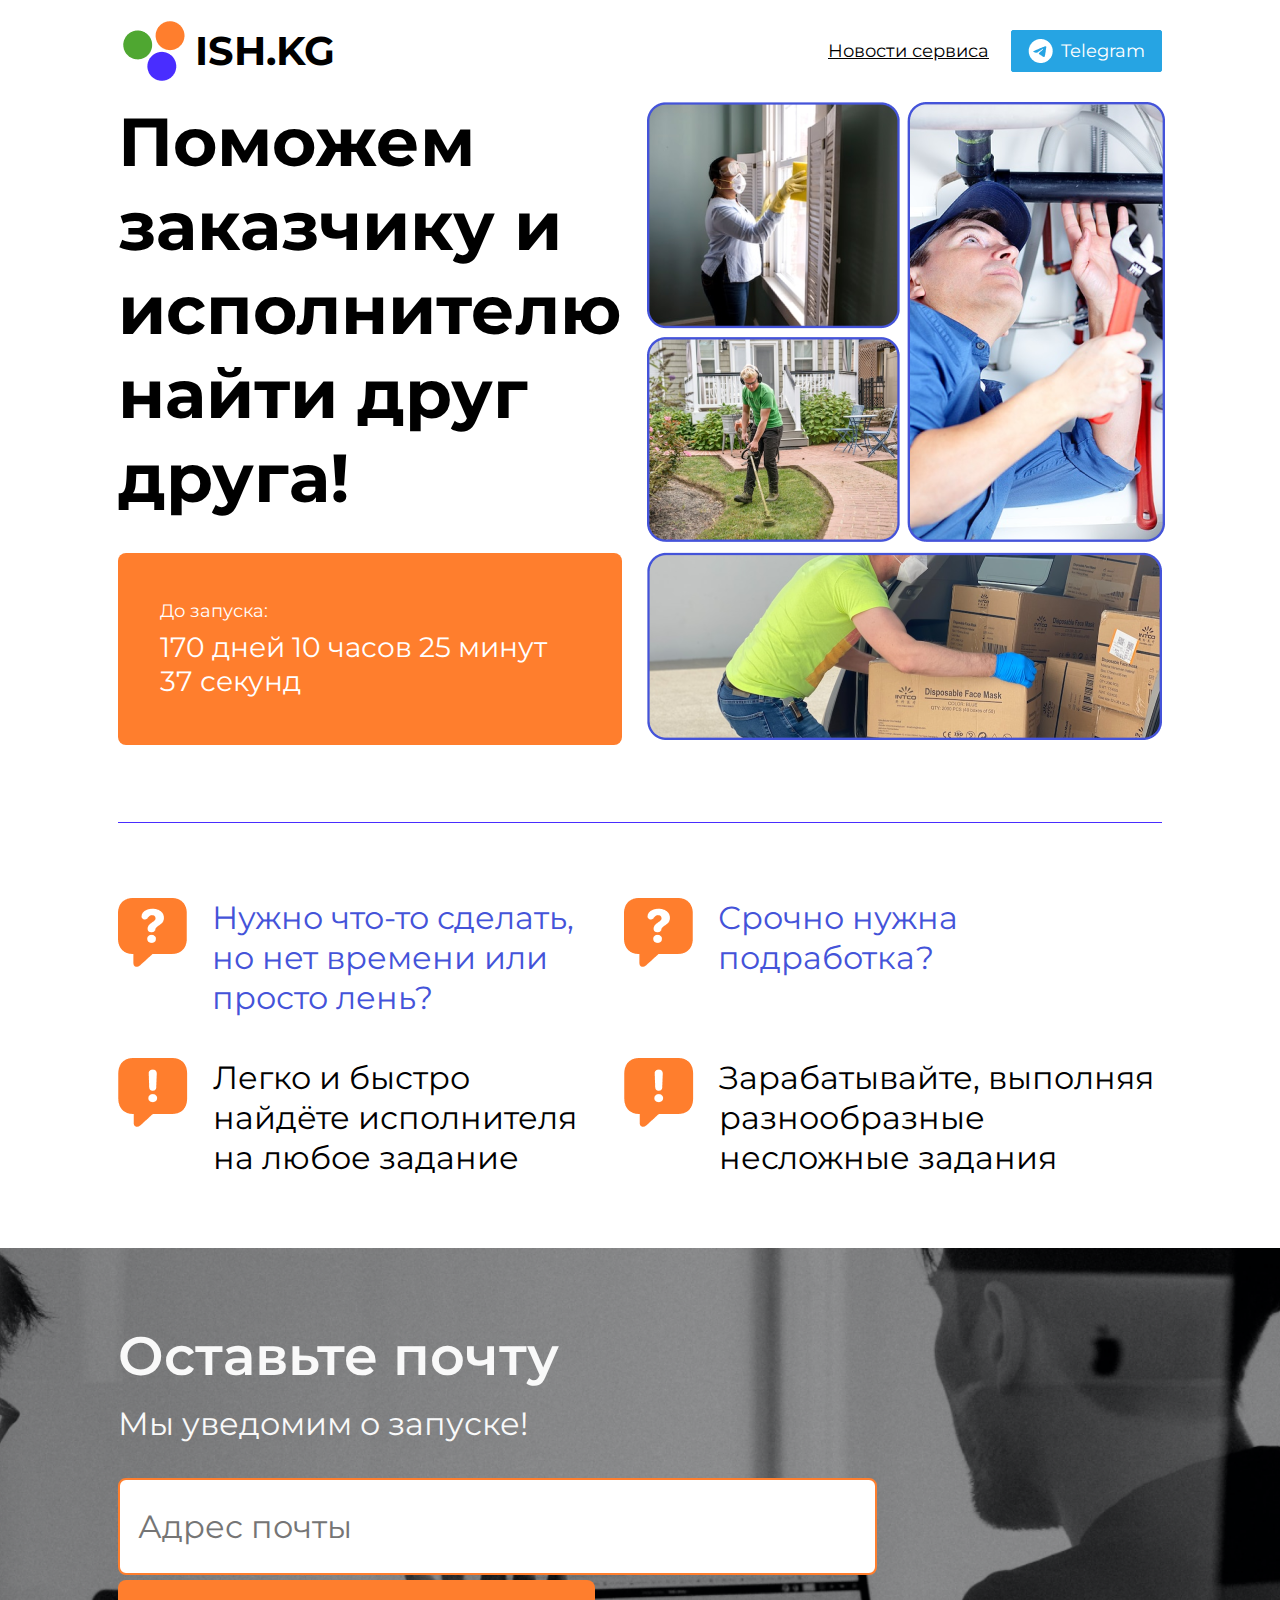
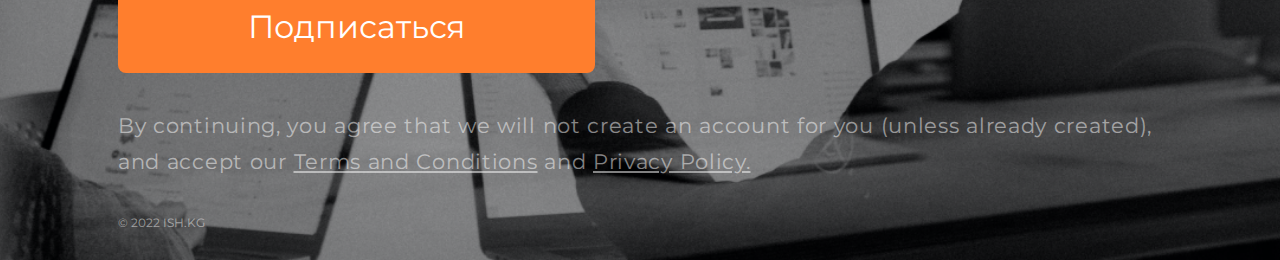
==== landing.html @ 4fe69bb0 "com" ====
<!DOCTYPE html>
<html lang="en">
<head>
    <meta charset="UTF-8">
    <meta http-equiv="X-UA-Compatible" content="IE=edge">
    <meta name="viewport" content="width=device-width, initial-scale=1.0">

    <link rel="stylesheet" href="landing_style.css">
    <link rel="stylesheet" href="landing_adaptive.css">

    <title>Ish KG</title>
</head>
<body>
    
    <div class="container">
        <header>
            <a href="" class="headerLogo">
                <img src="export/icons/Group 1.png" alt="Ish.kg">
                <div>ISH.KG</div>
            </a>
            <div class="headerNav">
                <a href="" class="news">Новости сервиса</a>
                <a href="" class="telegram">
                    <img src="export/icons/Logo 1.png" alt="Telegram">
                    <div>Telegram</div>
                </a>
        </header>


        <section class="main_1">
            <div class="sectionTitle">
                <h1>Поможем<br>заказчику и<br>исполнителю<br>найти друг друга!</h1>
                <div class="time">
                    <div class="beforeStart">До запуска:</div>
                    <div class="date">170 дней 10 часов 25 минут 37 секунд</div>
                </div>
            </div>
            
            <div class="sectionImg">
                <div class="sectionImgBlock">
                    <img src="export/images/Rectangle 10.png" alt="no">
                    <img class="big1" src="export/images/Rectangle 11.png" alt="no">
                    <img src="export/images/Rectangle 12.png" alt="no">
                    <img class="big2" src="export/images/Rectangle 13.png" alt="no">
                </div>
            </div>
        </section>

        <section class="main_2">
            <div class="sectionQuestionAnswer">
                <div class="blockQA">
                    <div class="question">
                        <div>
                            <img class="mobile" src="export/icons/Vector.png" alt="">
                        </div>
                        <p>Нужно что-то сделать, но нет времени или просто лень?</p>
                    </div>
                    <div class="answer">
                        <div>
                            <img class="mobile" src="export/icons/Vector (1).png" alt="">
                        </div>
                        <p>Легко и быстро найдёте исполнителя на любое задание</p>
                    </div>
                </div>

                <div class="blockQA">
                    <div class="question">
                        <div>
                            <img class="mobile" src="export/icons/Vector.png" alt="">
                        </div>
                        <p>Срочно нужна подработка?</p>
                    </div>
                    <div class="answer">
                        <div>
                            <img class="mobile" src="export/icons/Vector (1).png" alt="">
                        </div>
                        <p>Зарабатывайте, выполняя разнообразные несложные задания</p>
                    </div>
                </div>
            </div>

        </section>
    </div>


    <footer>
        <div class="container">
            <h2>Оставьте почту</h2>
            <h5>Мы уведомим о запуске!</h5>
            <div class="mail">
                <input type="text" placeholder="Адрес почты">
                <button>Подписаться</button>
            </div>
            <div class="conditions">By continuing, you agree that we will not create an account for you (unless already created), and accept our <a href="">Terms and Conditions</a> and <a href="">Privacy Policy.</a></div>
            <div class="year">© 2022 ISH.KG</div>
        </div>
    </footer>
</body>
</html>
---- landing_style.css ----
@import url('https://fonts.googleapis.com/css2?family=Montserrat&family=PT+Serif&display=swap');

* {
    font-family: 'Montserrat', sans-serif;
	padding: 0px;
	margin: 0px;
	border: none;
}
a, a:link, a:visited  {
    text-decoration: none;
}
a:hover  {
    text-decoration: none;
}


.container{
    margin: 0 auto;
    padding: 0 118px;
}

header{
    display: flex;
    justify-content: space-between;
    padding: 15px 0;
}
.headerLogo{
    display: flex;
    align-items: center;
    gap: 5px;
    font-weight: 700;
    font-size: 40px;
    line-height: 54px;
    color: #000000;
}
.headerLogo:hover{
    cursor: pointer;
}
.headerNav{
    display: flex;
    align-items: center;
    gap: 22px;
}
.headerNav>.telegram{
    border: 1px solid#26A4E3;
    display: flex;
    align-items: center;
    gap: 8px;
    padding: 8px 16px;
    background: #26A4E3;
    border-radius: 2px;
    font-size: 18px;
    line-height: 22px;
    color: #FFFFFF;
    transition: all 0.5s;
}
.headerNav>.telegram:hover{
    cursor: pointer;
    background: #ffffff;
    color: #26A4E3;
}
.headerNav>.news{
    text-decoration-line: underline;
    font-size: 18px;
    line-height: 22px;
    color: #000000;
}


.main_1{
    display: flex;
    justify-content: space-around;
    align-items: center;
    margin: 0 0 20px;
}
.sectionTitle{
    max-width: 700px;
    margin: 0 25px 0 0;
    transform: translateY(-30px);
}
.sectionTitle>h1{
    font-weight: 700;
    font-size: 68px;
    line-height: 84px;
    margin-bottom: 33px;
}

.time{
    justify-content: center;
    padding: 47px 42px;
    background: #FF7E2D;
    border-radius: 8px;
}
.time>.beforeStart{
    font-size: 18px;
    line-height: 22px;
    color: #FFFFFF;
    margin-bottom: 8px;
}
.time>.date{
    font-size: 28px;
    line-height: 34px;
    color: #FFFFFF;
}

.sectionImgBlock{
    display: grid;
    grid-template-columns: repeat(2, 255px);
    grid-template-rows: repeat(3, 230px);
    gap: 5px;
}

.big2{
    grid-column-start: 1;
    grid-column-end: 3;
    transform: translateY(-20px);
}


.sectionQuestionAnswer{
	display: flex;
	justify-content: space-between;
	gap:20px;
	align-items: stretch; 
    border-top: 1.5px solid #492DFF;
    padding: 75px 0 0;
    margin-bottom: 70px;
}
.blockQA{
    font-size: 32px;
    line-height: 40px;
}
.blockQA>.question{
    height: 50%;
    margin-bottom: 20px;
    color: #4453D9;
}
.blockQA>.answer{
    height: 50%;
    margin-bottom: 20px;
}
.question, .answer{
    display: flex;
    gap: 25px;
}

footer{
    background-image: url(export/images/Rectangle\ 14.png);
    background-repeat: no-repeat;
    background-position: center center;
    -webkit-background-size: cover;
    -moz-background-size: cover;
    -o-background-size: cover;
    background-size: cover;
    padding: 75px 0 30px;
    margin-top: 20px;
}
footer h2{
    font-weight: 600;
    font-size: 54px;
    line-height: 66px;
    color: #F9F9F9;
    margin-bottom: 15px;
}
footer h5{
    font-weight: 400;
    font-size: 32px;
    line-height: 39px;
    color: #F9F9F9;
    margin-bottom: 35px;
}
.mail>input{
    width: 719px;
    padding: 27px 18px;
    font-weight: 400;
    font-size: 32px;
    line-height: 39px;
    background: #FFFFFF;
    border: 2px solid #FF7E2D;
    border-radius: 8px;
    margin: 0 5px 5px 0;
}
.mail>button{
    font-size: 32px;
    line-height: 39px;
    color: #FFFFFF;
    padding: 27px 130px;
    background: #FF7E2D;
    border-radius: 8px;
    transition: all 0.5s;
}
.mail>button:hover{
    cursor: pointer;
    color: #FF7E2D;
    background: #FFFFFF;
}
.conditions{
    font-weight: 400;
    font-size: 21px;
    line-height: 36px;
    letter-spacing: 0.7px;
    color: rgba(255, 255, 255, 0.5);
    margin: 35px 0;
}
.conditions>a{
    text-decoration-line: underline;
    color: rgba(255, 255, 255, 0.5);
}
.year{
    font-size: 12px;
    line-height: 15px;
    color: rgba(255, 255, 255, 0.5);
}
---- landing_adaptive.css ----
@media only screen and (max-width: 1100px){
    .container{
        padding: 0 70px;
    }
    header{
        padding: 30px 0 20px;
    }
    .sectionTitle{
     transform: translateY(0px);
    }
    .sectionTitle>h1{
        font-size: 50px;
        line-height: 70px;
    }

    .time>.date{
        font-size: 26px;
    }
}

@media only screen and (max-width: 900px){
    .container{
        padding: 0 50px;
    }
    .main_1{
        flex-direction: column;  
        margin: 20px 0 140px;
    }
    .sectionTitle{
        margin: 0 auto;
    }
    .sectionTitle>h1{
        text-align: center;
        font-size: 50px;
        line-height: 70px;
    }
    .time>.date{
        font-size: 22px;
    }
    .time{
    	width: 450px;
        position: absolute;
        transform: translate(-45px, 670px);
        padding: 35px;
    }

    .sectionImg{
        text-align: center;
    }

    .blockQA{
        font-size: 28px;
        gap: 5px;
    }

    .mail>input{
        width: 600px;
    }
}

@media only screen and (max-width: 730px){
    .container{
        padding: 0 25px;
    }

    header{
        justify-content: space-between;
        padding: 20px 0;
        gap: 15px;
    }
    .headerLogo{
        gap: 2px;
        font-size: 18px;
        line-height: 20px;
    }
    .headerLogo>img{
        width: 30px;
        height: 30px;
    }

    .headerNav{
        gap: 7px;
    }
    .headerNav>.telegram{
        font-size: 10px;
        line-height: 8px;
        transition: all 0.5s;
    }
   
    .telegram>img{
        width: 10px;
        height: 10px;
    }
    .headerNav>.news{
        font-size: 9px;
        line-height: 8px;
    }


    .main_1{
        display: flex;
        flex-direction: column;
        margin: 0 0 -20px;
    }
    .sectionTitle>h1{
        font-weight: 700;
        font-size: 27px;
        line-height: 34px;
        margin-bottom: 23px;
    }

    .time{
        padding: 25px;
        position: absolute;
        transform: translate(-33px, 460px);
        width: 250px; 
 
    }
    .time>.beforeStart{
        font-size: 9px;
        line-height: 12px;
        margin-bottom: 4px;
    }
    .time>.date{
        font-size: 14px;
        line-height: 18px;
    }

    .sectionImg{
        max-width: 360px;
        min-width: 300px;
    }
    .sectionImgBlock{
        grid-template-columns: repeat(2, auto);
        grid-template-rows: repeat(3, 150px);
        margin-bottom: 0;
    }
    .sectionImgBlock>img{
        width: 160px;
    }
    .sectionImgBlock>.big1{
        width: 160px;
        height: 189%;
    }
    .sectionImgBlock>.big2{
        width: 320px;
    }
    
    
    .sectionQuestionAnswer{
    	display: inline-block;
        border-top: 1.5px solid #492DFF;
        padding: 130px 0 0;
         margin-bottom: 0px;
    }
    .blockQA{
        font-size: 20px;
        line-height: 24px;
    }
   
    .question .mobile, .answer .mobile{
    	display: inline-block;
        width: 20px;
        transform: translateY(5px);
    }



    footer{
        padding: 30px 0;
    }
    footer h2{
        font-weight: 500;
        font-size: 24px;
        line-height: 29px;
    }
    footer h5{
        font-size: 20px;
        line-height: 24px;
        margin-bottom: 15px;
    }
    .mail>input{
        width: 270px;
        padding: 18px;
        font-weight: 400;
        font-size: 20px;
        line-height: 24px;
        margin: 0 0 16px 0;
        border: 1px solid #FF7E2D;
    }
    .mail>button{
        font-size: 20px;
        line-height: 24px;
        padding: 15px 70px;
    }
    .conditions{
        font-size: 16px;
        line-height: 27px;
        margin: 24px 0 16px;
    }
    .conditions>a{
        text-decoration-line: underline;
        color: rgba(255, 255, 255, 0.5);
    }
}
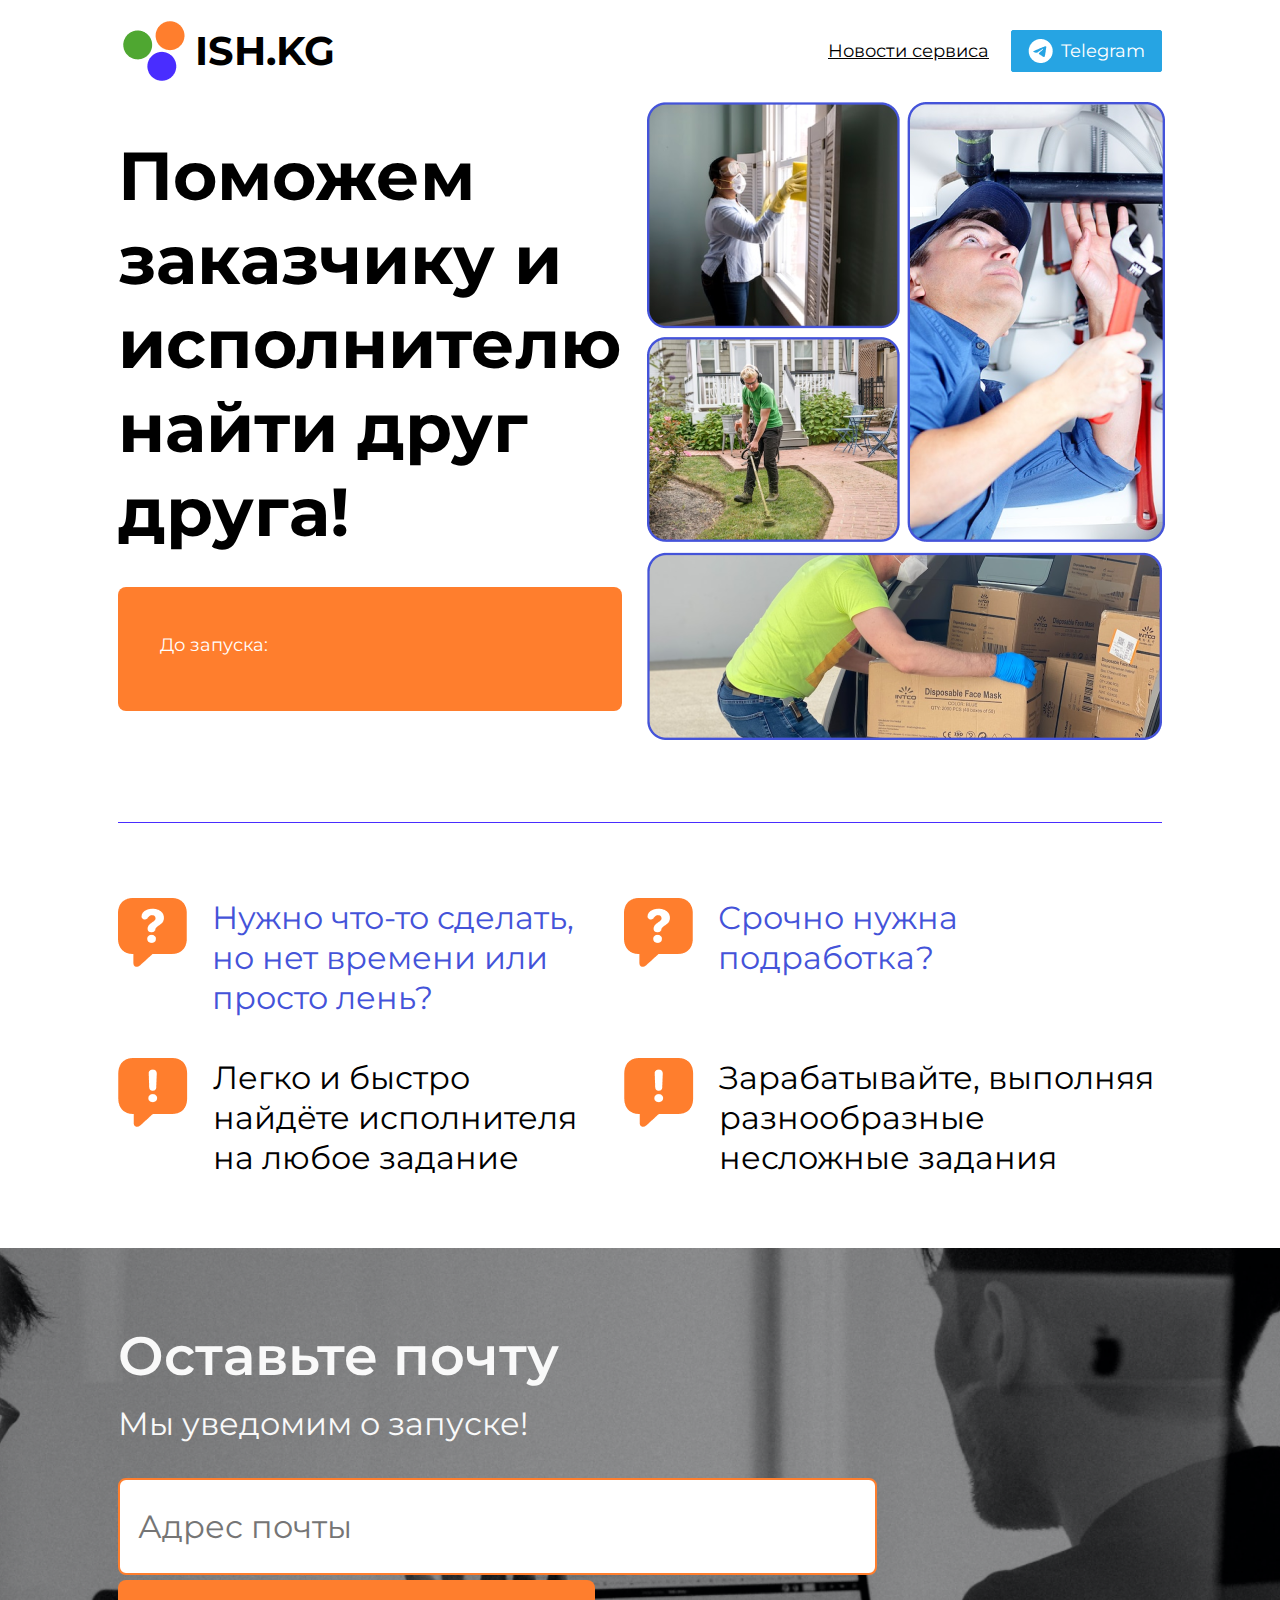
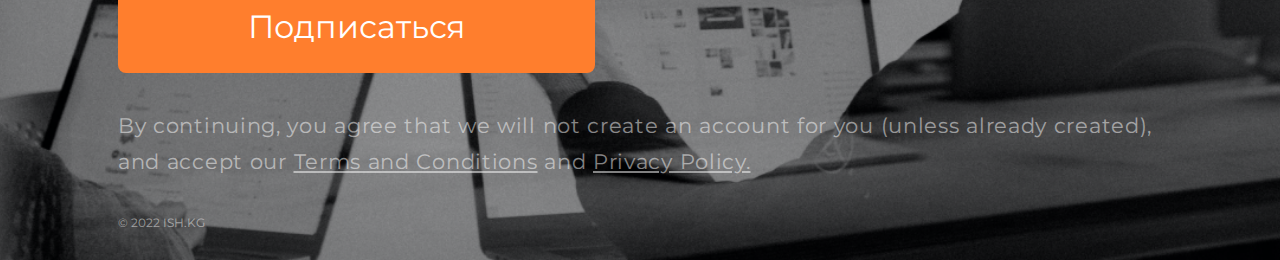
==== commit 1b7b5ab3: "add timer" ====
--- a/landing.html
+++ b/landing.html
@@ -20,7 +20,7 @@
             </a>
             <div class="headerNav">
                 <a href="" class="news">Новости сервиса</a>
-                <a href="" class="telegram">
+                <a href="https://www.t.me/news_ish_kg" class="telegram">
                     <img src="export/icons/Logo 1.png" alt="Telegram">
                     <div>Telegram</div>
                 </a>
@@ -32,7 +32,7 @@
                 <h1>Поможем<br>заказчику и<br>исполнителю<br>найти друг друга!</h1>
                 <div class="time">
                     <div class="beforeStart">До запуска:</div>
-                    <div class="date">170 дней 10 часов 25 минут 37 секунд</div>
+                    <div class="date"></div>
                 </div>
             </div>
             
@@ -95,5 +95,7 @@
             <div class="year">© 2022 ISH.KG</div>
         </div>
     </footer>
+
+    <script src="script.js"></script>
 </body>
 </html>--- a/landing_adaptive.css
+++ b/landing_adaptive.css
@@ -40,7 +40,7 @@
     .time{
     	width: 450px;
         position: absolute;
-        transform: translate(-45px, 670px);
+        transform: translate(-28px, 670px);
         padding: 35px;
     }
 
@@ -113,7 +113,7 @@
         padding: 25px;
         position: absolute;
         transform: translate(-33px, 460px);
-        width: 250px; 
+        width: 260px; 
  
     }
     .time>.beforeStart{
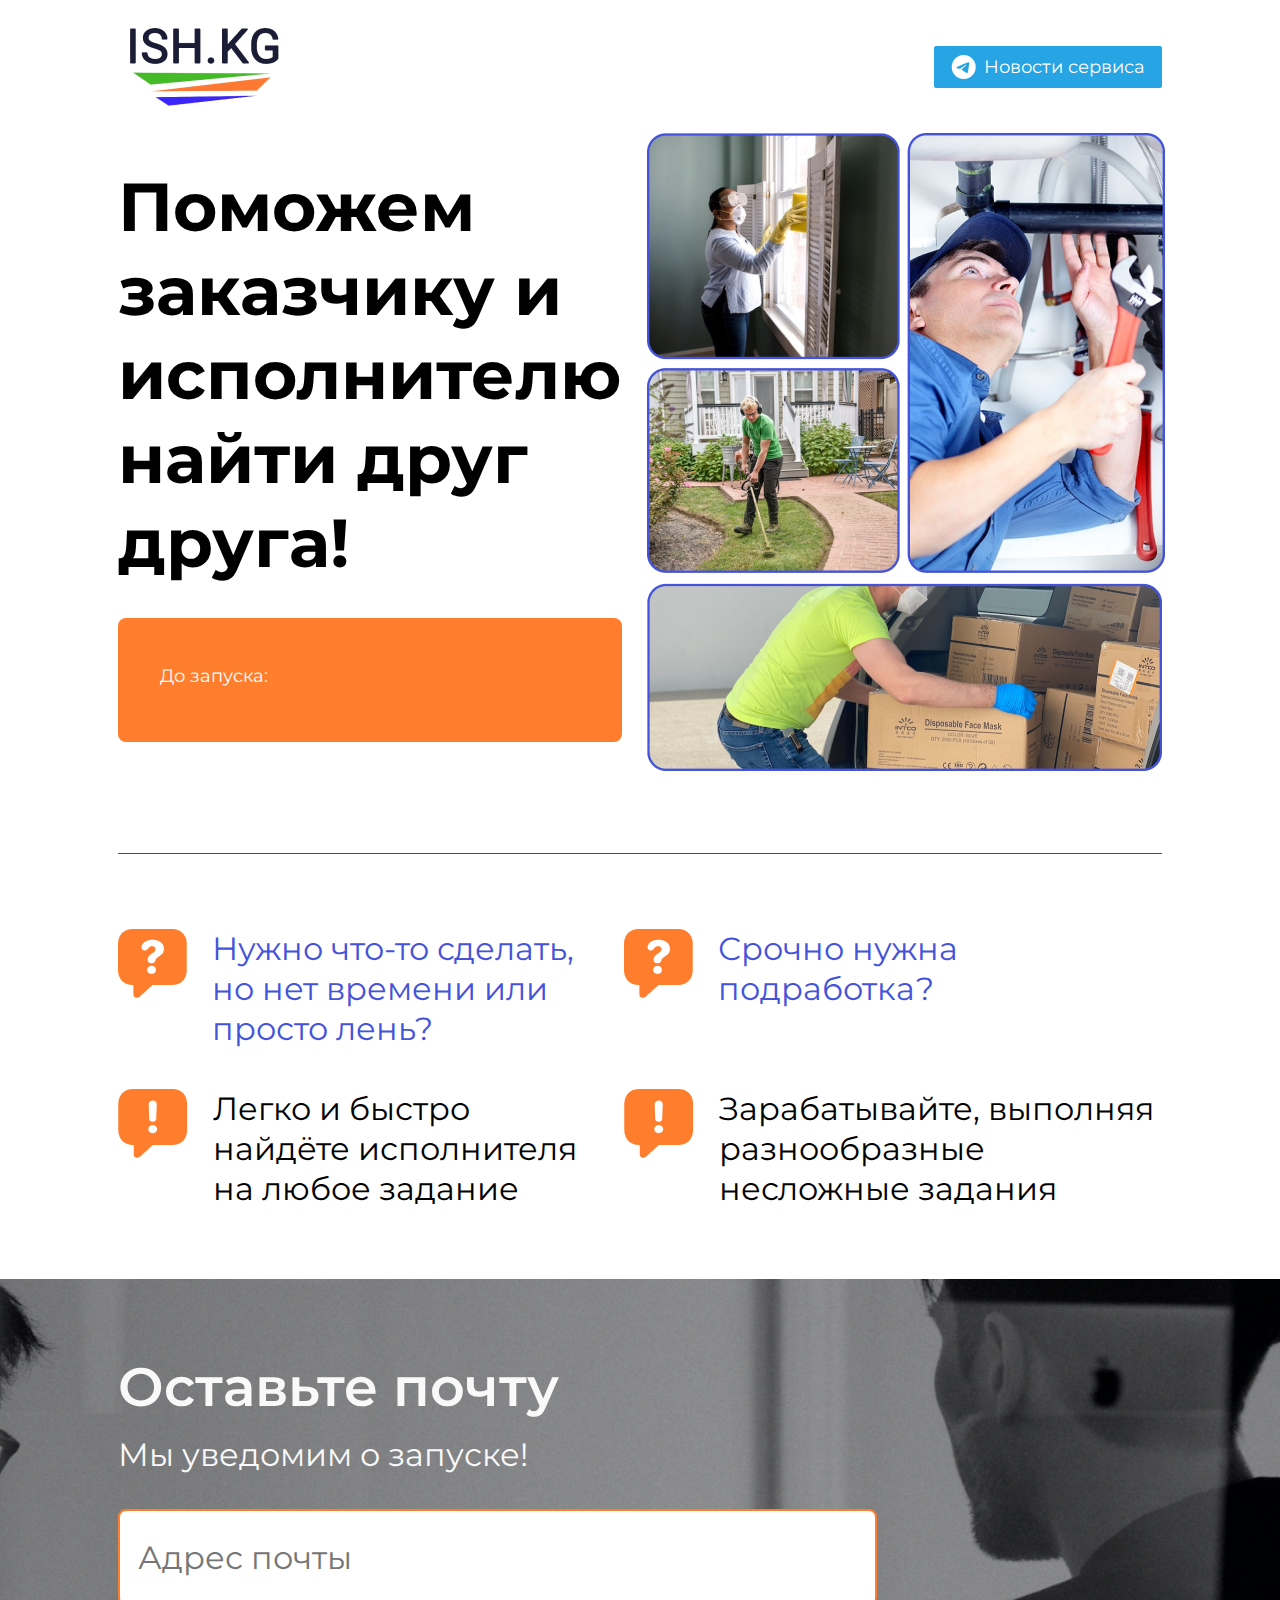
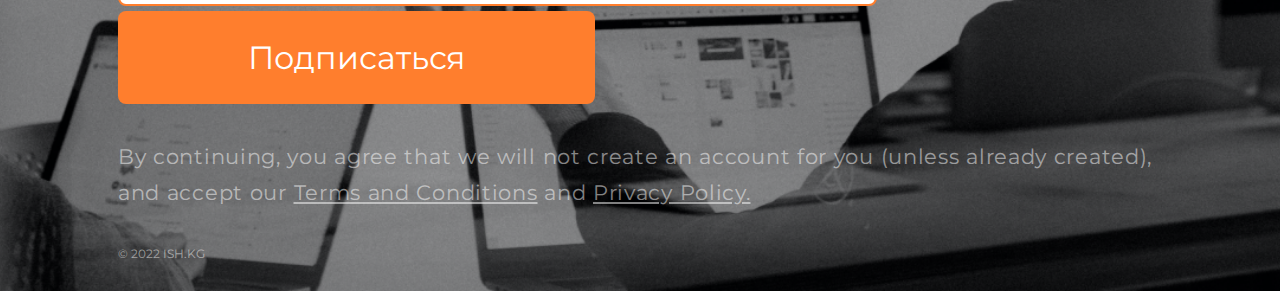
==== commit 559926d5: "new logo and a little adaptive" ====
--- a/landing.html
+++ b/landing.html
@@ -15,14 +15,13 @@
     <div class="container">
         <header>
             <a href="" class="headerLogo">
-                <img src="export/icons/Group 1.png" alt="Ish.kg">
-                <div>ISH.KG</div>
+                <img src="export/icons/newlogo.png" alt="Ish.kg">
             </a>
             <div class="headerNav">
-                <a href="" class="news">Новости сервиса</a>
+                <!-- <a href="" class="menuNav"></a> -->
                 <a href="https://www.t.me/news_ish_kg" class="telegram">
                     <img src="export/icons/Logo 1.png" alt="Telegram">
-                    <div>Telegram</div>
+                    <div>Новости сервиса</div>
                 </a>
         </header>
 
--- a/landing_style.css
+++ b/landing_style.css
@@ -59,12 +59,12 @@
     background: #ffffff;
     color: #26A4E3;
 }
-.headerNav>.news{
+/* .headerNav>.menuNav{
     text-decoration-line: underline;
     font-size: 18px;
     line-height: 22px;
     color: #000000;
-}
+} */
 
 
 .main_1{
--- a/landing_adaptive.css
+++ b/landing_adaptive.css
@@ -6,7 +6,7 @@
         padding: 30px 0 20px;
     }
     .sectionTitle{
-     transform: translateY(0px);
+        transform: translateY(0px);
     }
     .sectionTitle>h1{
         font-size: 50px;
@@ -68,14 +68,8 @@
         padding: 20px 0;
         gap: 15px;
     }
-    .headerLogo{
-        gap: 2px;
-        font-size: 18px;
-        line-height: 20px;
-    }
     .headerLogo>img{
-        width: 30px;
-        height: 30px;
+        width: 60px;
     }
 
     .headerNav{
@@ -91,10 +85,10 @@
         width: 10px;
         height: 10px;
     }
-    .headerNav>.news{
+    /* .headerNav>.menuNav{
         font-size: 9px;
         line-height: 8px;
-    }
+    } */
 
 
     .main_1{
@@ -202,4 +196,41 @@
         text-decoration-line: underline;
         color: rgba(255, 255, 255, 0.5);
     }
+}
+
+@media only screen and (max-width: 350px){
+    .sectionImgBlock{
+        grid-template-columns: repeat(2, 140px);
+        grid-template-rows: repeat(3, 125px);
+    }
+    .sectionImgBlock>img{
+        width: 140px;
+    }
+    .sectionImgBlock>.big1{
+        width: 140px;
+        height: 194%;
+    }
+    .sectionImgBlock>.big2{
+        width: 280px;
+        transform: translateY(-10px);
+    }
+
+    .time{
+        padding: 15px;
+        transform: translate(-30px, 380px);
+        width: 260px; 
+ 
+    }
+
+    .mail>input{
+        width: 230px;
+        padding: 13px;
+    }
+    .mail>button{
+        font-size: 20px;
+        padding: 13px 60px;
+    }
+    .conditions{
+        font-size: 13px;
+    }
 }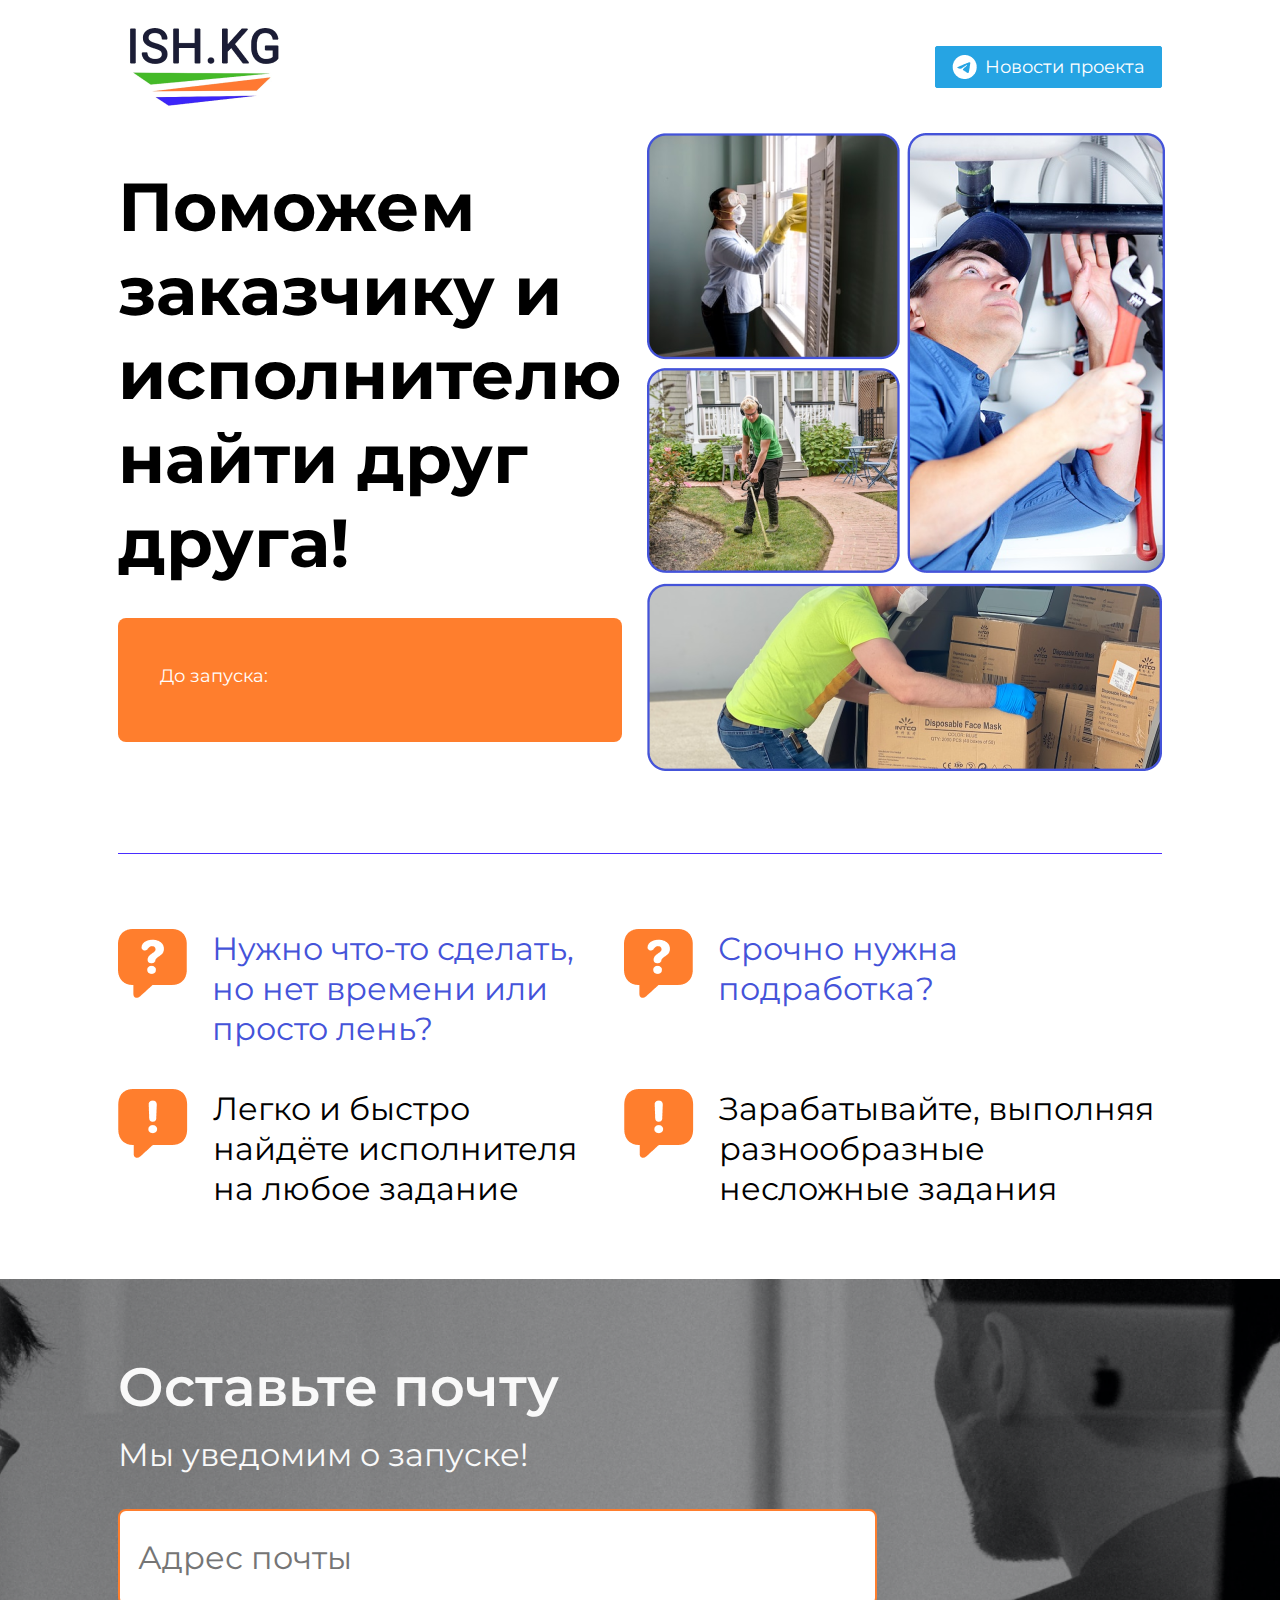
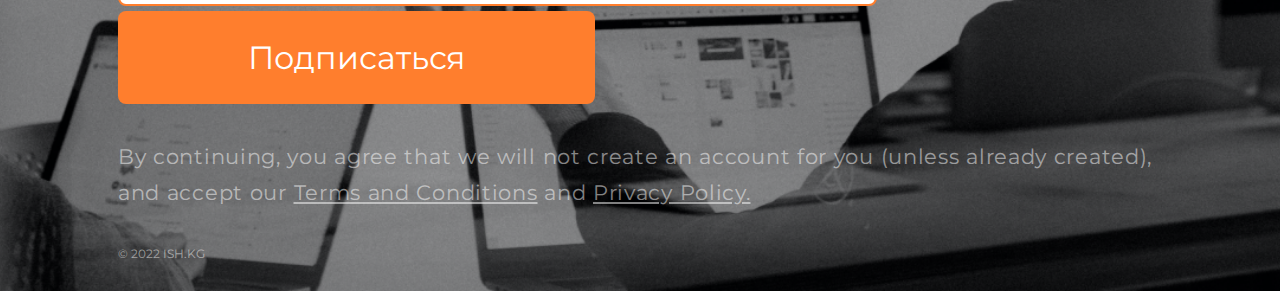
==== commit 98b80731: "Merge pull request #2 from SamsaSoft/mederr" ====
--- a/landing.html
+++ b/landing.html
@@ -8,7 +8,8 @@
     <link rel="stylesheet" href="landing_style.css">
     <link rel="stylesheet" href="landing_adaptive.css">
 
-    <title>Ish KG</title>
+    <title>Платформа для заданий</title>
+    <link type="image/x-icon" href="export/icons/titleLogo.png" rel="shortcut icon">
 </head>
 <body>
     
@@ -18,10 +19,9 @@
                 <img src="export/icons/newlogo.png" alt="Ish.kg">
             </a>
             <div class="headerNav">
-                <!-- <a href="" class="menuNav"></a> -->
                 <a href="https://www.t.me/news_ish_kg" class="telegram">
                     <img src="export/icons/Logo 1.png" alt="Telegram">
-                    <div>Новости сервиса</div>
+                    <div>Новости проекта</div>
                 </a>
         </header>
 
--- a/landing_adaptive.css
+++ b/landing_adaptive.css
@@ -85,10 +85,6 @@
         width: 10px;
         height: 10px;
     }
-    /* .headerNav>.menuNav{
-        font-size: 9px;
-        line-height: 8px;
-    } */
 
 
     .main_1{
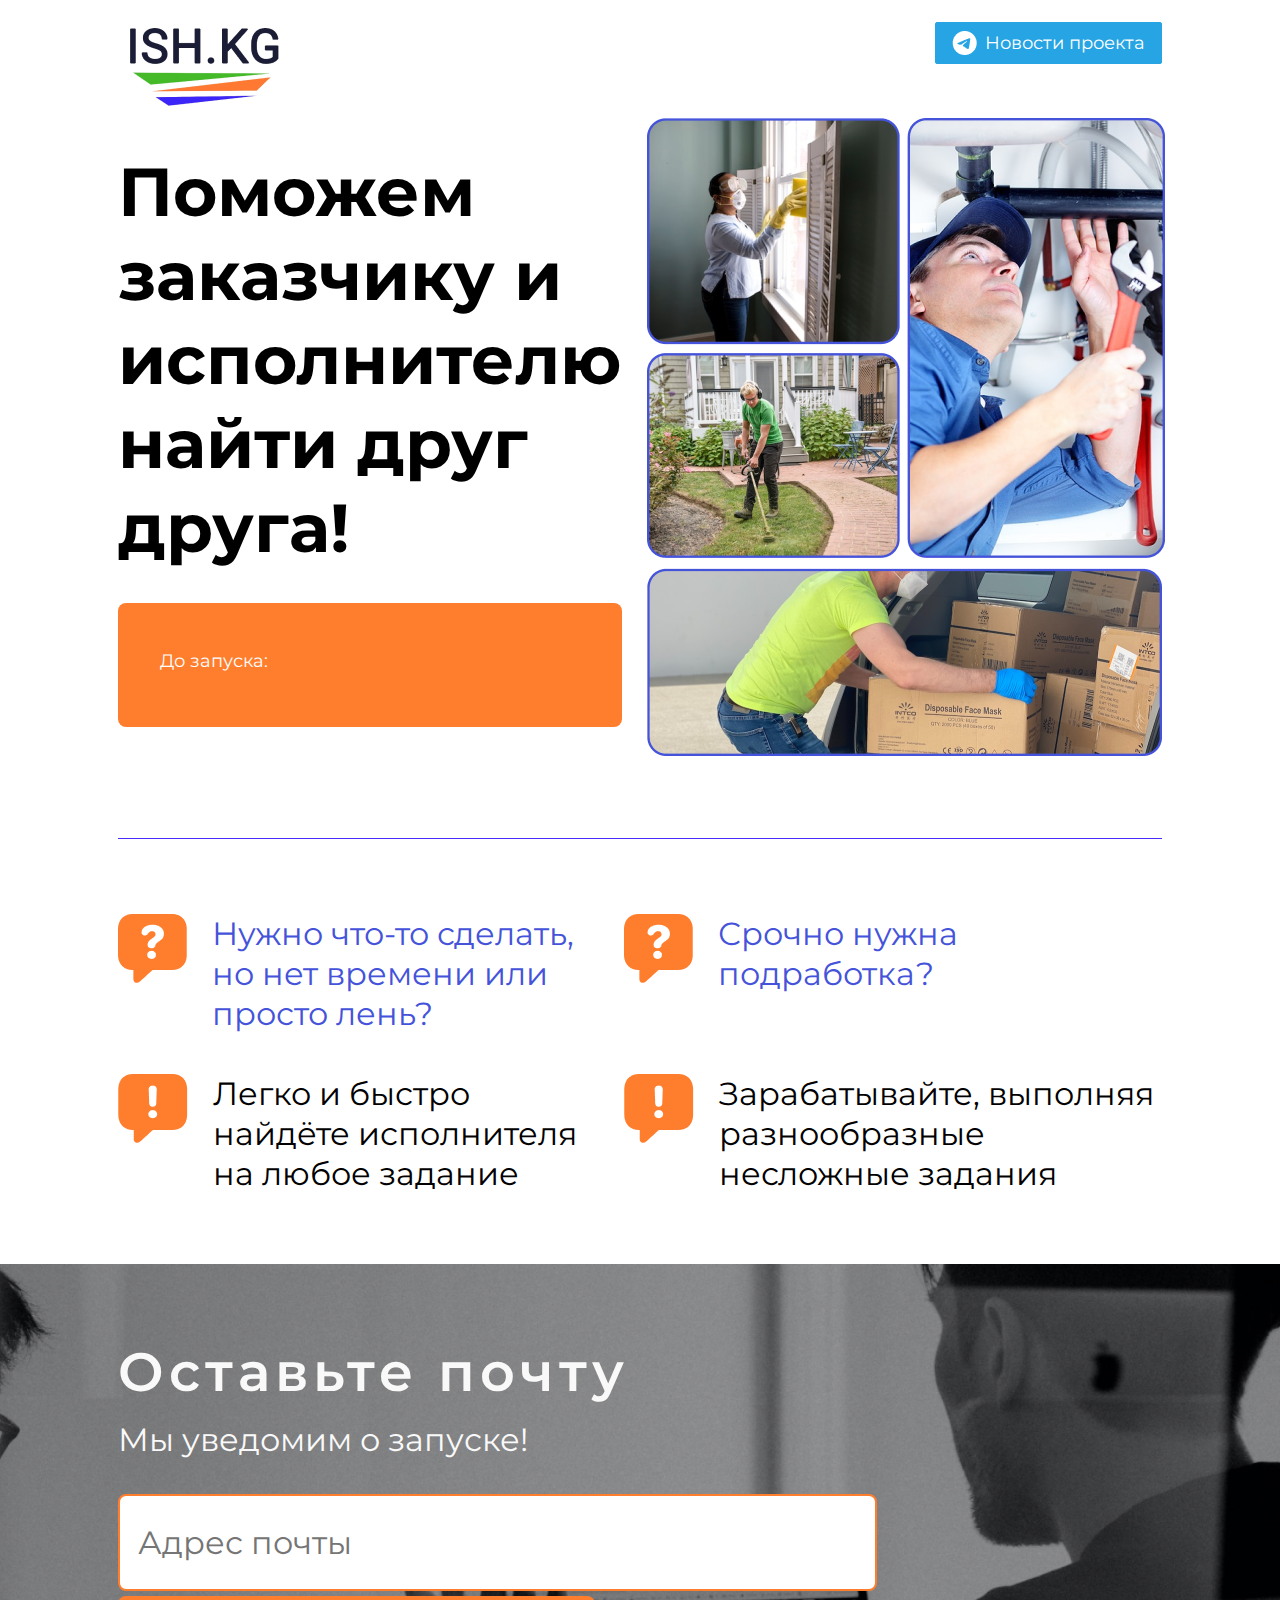
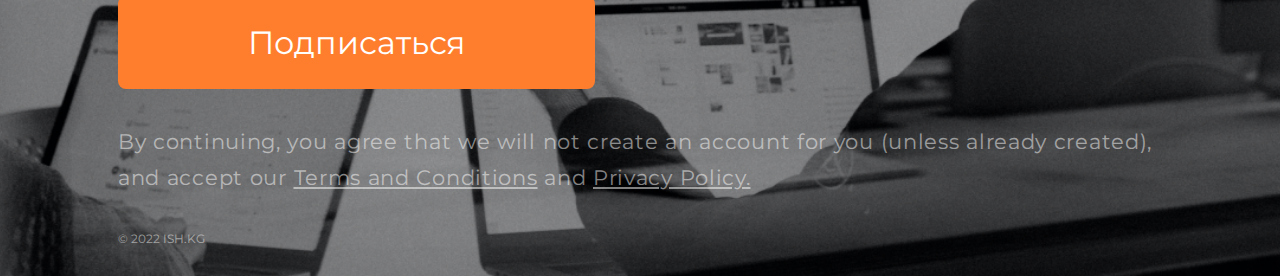
==== commit 2eec64ec: "add gmail validation on pattern" ====
--- a/landing.html
+++ b/landing.html
@@ -86,10 +86,16 @@
         <div class="container">
             <h2>Оставьте почту</h2>
             <h5>Мы уведомим о запуске!</h5>
-            <div class="mail">
-                <input type="text" placeholder="Адрес почты">
-                <button>Подписаться</button>
-            </div>
+            
+                <form action="">
+                    <div class="mail">
+                        <!--  -->
+                        <input class="inputMail" type="email" placeholder="Адрес почты" pattern=".@gmail.com" required>
+                        <!-- onclick=ValidateEmail(input) -->
+                        <button  type="submit">Подписаться</button>
+                    </div>
+                </form>
+                
             <div class="conditions">By continuing, you agree that we will not create an account for you (unless already created), and accept our <a href="">Terms and Conditions</a> and <a href="">Privacy Policy.</a></div>
             <div class="year">© 2022 ISH.KG</div>
         </div>
--- a/landing_style.css
+++ b/landing_style.css
@@ -14,6 +14,11 @@
 }
 
 
+body{
+    max-width: 1440px;
+    margin: 0 auto;
+}
+
 .container{
     margin: 0 auto;
     padding: 0 118px;
@@ -22,7 +27,7 @@
 header{
     display: flex;
     justify-content: space-between;
-    padding: 15px 0;
+    padding: 15px 0 0;
 }
 .headerLogo{
     display: flex;
@@ -38,7 +43,7 @@
 }
 .headerNav{
     display: flex;
-    align-items: center;
+    align-items: baseline;
     gap: 22px;
 }
 .headerNav>.telegram{
@@ -47,6 +52,7 @@
     align-items: center;
     gap: 8px;
     padding: 8px 16px;
+    margin-top: 7px;
     background: #26A4E3;
     border-radius: 2px;
     font-size: 18px;
@@ -59,12 +65,6 @@
     background: #ffffff;
     color: #26A4E3;
 }
-/* .headerNav>.menuNav{
-    text-decoration-line: underline;
-    font-size: 18px;
-    line-height: 22px;
-    color: #000000;
-} */
 
 
 .main_1{
@@ -161,6 +161,7 @@
     line-height: 66px;
     color: #F9F9F9;
     margin-bottom: 15px;
+    letter-spacing: 5px;
 }
 footer h5{
     font-weight: 400;
--- a/landing_adaptive.css
+++ b/landing_adaptive.css
@@ -79,6 +79,7 @@
         font-size: 10px;
         line-height: 8px;
         transition: all 0.5s;
+        margin-top: 0;
     }
    
     .telegram>img{
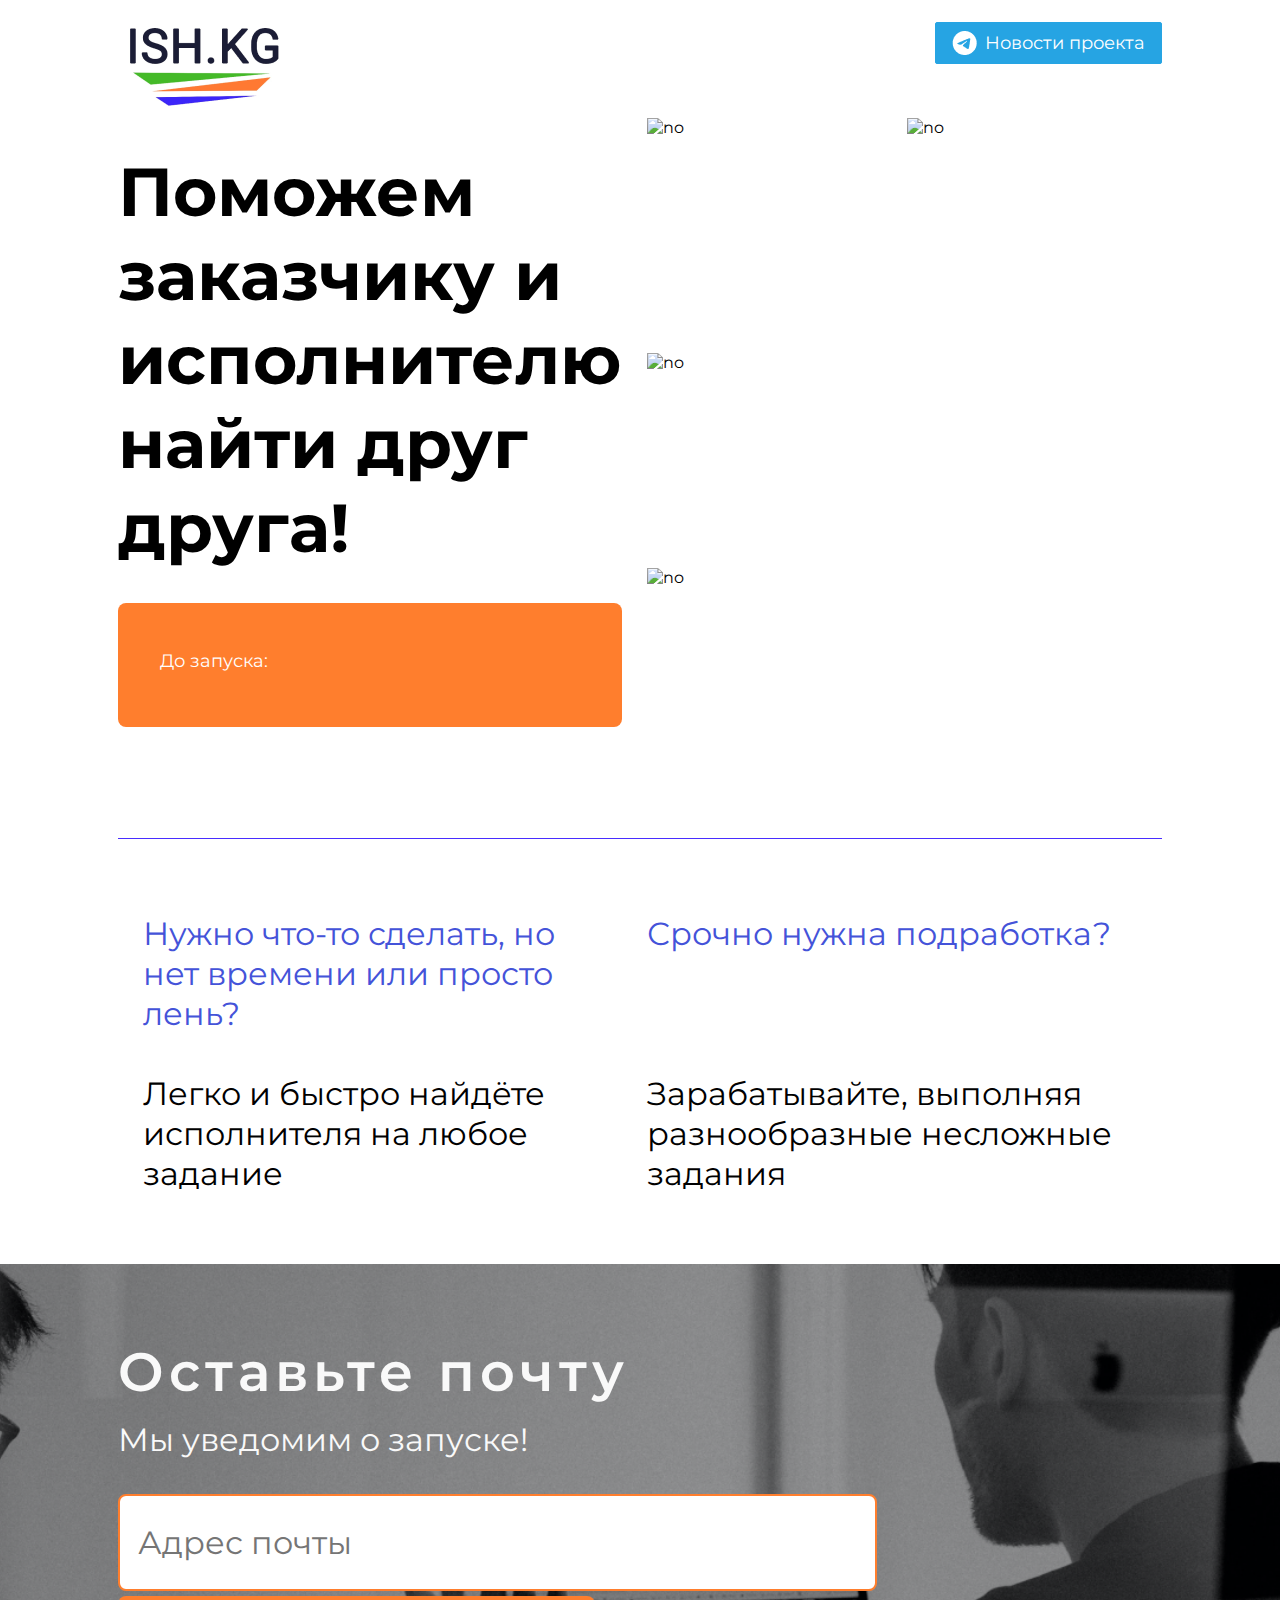
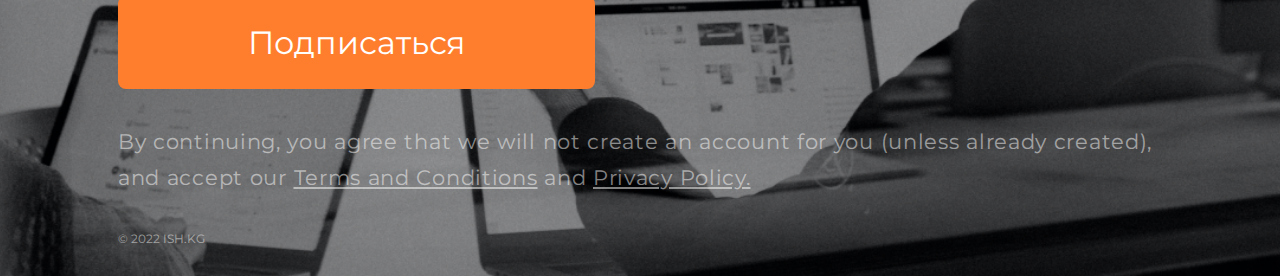
==== commit a27ae392: "add validation" ====
--- a/landing.html
+++ b/landing.html
@@ -87,14 +87,18 @@
             <h2>Оставьте почту</h2>
             <h5>Мы уведомим о запуске!</h5>
             
-                <form action="">
                     <div class="mail">
-                        <!--  -->
-                        <input class="inputMail" type="email" placeholder="Адрес почты" pattern=".@gmail.com" required>
-                        <!-- onclick=ValidateEmail(input) -->
-                        <button  type="submit">Подписаться</button>
+                        <input class="inputMail" type="email" placeholder="Адрес почты">	
+                            
+                            <div class="hidden">
+                                <div id="m1" class="none">Введите на латинице</div>
+                                <div id="m2" class="none">Ваш запрос отправлен</div>
+                                <div id="m3" class="none">Ошибка! Недопустимые символы</div>
+                                <div id="m4" class="none">Ошибка! Введите правильную электронную почту</div>
+                            </div>
+                        
+                        <button class="inputClick">Подписаться</button>
                     </div>
-                </form>
                 
             <div class="conditions">By continuing, you agree that we will not create an account for you (unless already created), and accept our <a href="">Terms and Conditions</a> and <a href="">Privacy Policy.</a></div>
             <div class="year">© 2022 ISH.KG</div>
--- a/landing_style.css
+++ b/landing_style.css
@@ -212,3 +212,21 @@
     line-height: 15px;
     color: rgba(255, 255, 255, 0.5);
 }
+
+
+
+
+.hidden>div{
+	padding: 5px 15px 15px;
+    font-size: 20px;
+    font-weight: 1000;
+}
+.none{
+	display: none;
+}
+#m4, #m3, #m1{
+	color: red;
+}
+#m2{
+	color:green;
+}
--- a/landing_adaptive.css
+++ b/landing_adaptive.css
@@ -193,6 +193,12 @@
         text-decoration-line: underline;
         color: rgba(255, 255, 255, 0.5);
     }
+
+    .hidden>div{
+        padding: 0 10px 10px;
+        font-size: 15px;
+        font-weight: 800;
+    }
 }
 
 @media only screen and (max-width: 350px){
